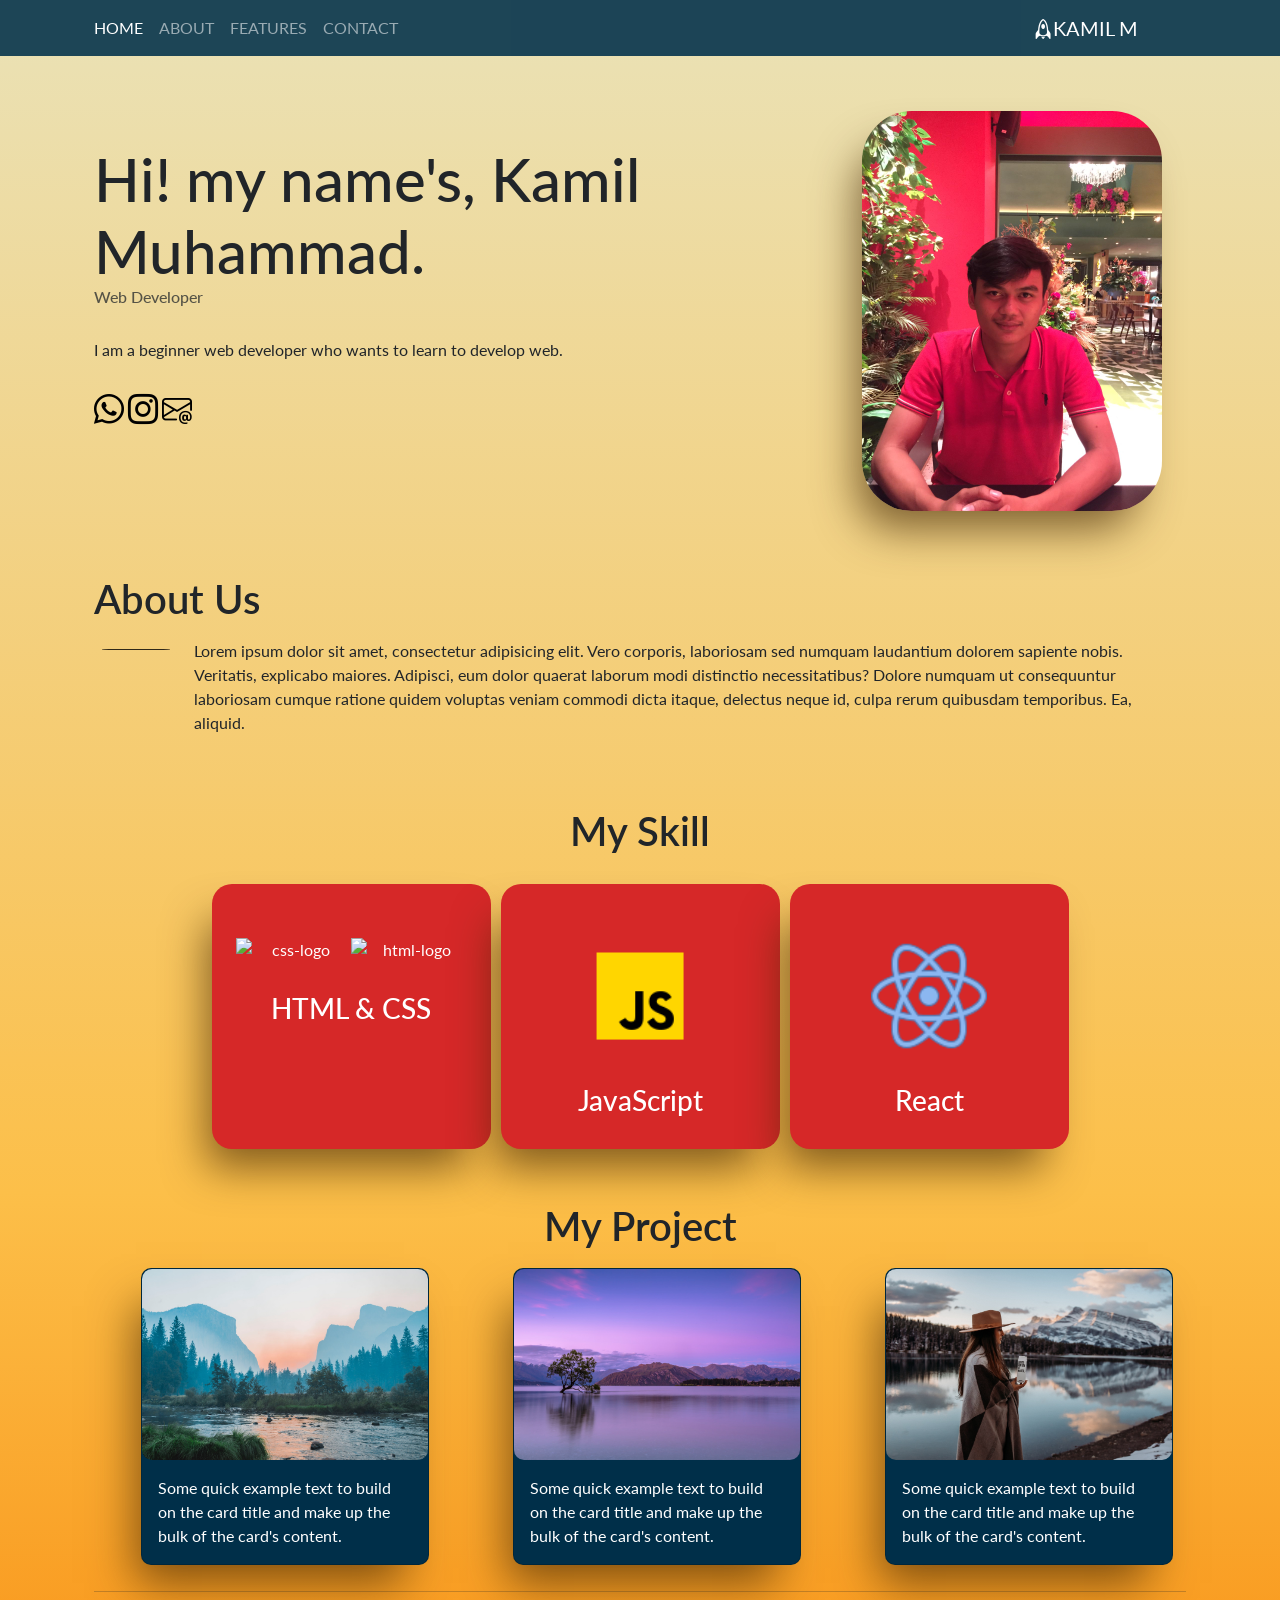
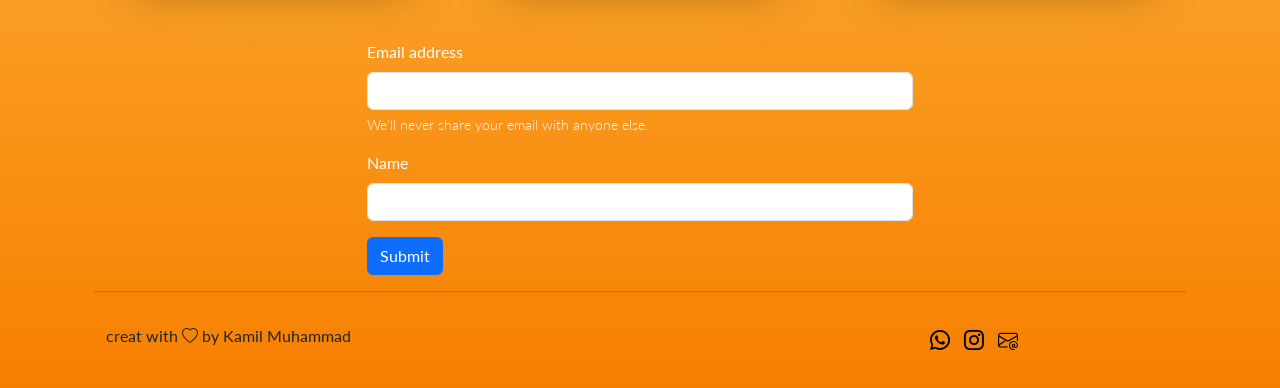
==== index.html @ f3cf3fbf "first commit" ====
<!DOCTYPE html>
<html lang="en">
    <head>
        <!-- Required meta tags -->
        <meta charset="utf-8" />
        <meta name="viewport" content="width=device-width, initial-scale=1" />

        <!-- Bootstrap CSS -->
        <link
            href="https://cdn.jsdelivr.net/npm/bootstrap@5.0.2/dist/css/bootstrap.min.css"
            rel="stylesheet"
            integrity="sha384-EVSTQN3/azprG1Anm3QDgpJLIm9Nao0Yz1ztcQTwFspd3yD65VohhpuuCOmLASjC"
            crossorigin="anonymous"
        />
        <!-- Bootsstrap icon -->
        <link
            rel="stylesheet"
            href="https://cdn.jsdelivr.net/npm/bootstrap-icons@1.10.3/font/bootstrap-icons.css"
        />
        <!-- MY CSS  -->
        <link rel="stylesheet" href="style.css" />
        <title>Kamil M | Portfolio</title>
    </head>
    <body>
        <!-- Navbar -->
        <nav class="navbar navbar-expand-lg navbar-dark fixed-top">
            <div class="container-xl ps-3 pe-4 order-sm-2">
                <button
                    class="navbar-toggler"
                    type="button"
                    data-bs-toggle="collapse"
                    data-bs-target="#navbarNav"
                    aria-controls="navbarNav"
                    aria-expanded="false"
                    aria-label="Toggle navigation"
                >
                    <span class="navbar-toggler-icon"></span>
                </button>
                <div class="collapse navbar-collapse" id="navbarNav">
                    <ul class="navbar-nav">
                        <li class="nav-item">
                            <a
                                class="nav-link active"
                                aria-current="page"
                                href="#main-hero"
                                >Home</a
                            >
                        </li>
                        <li class="nav-item">
                            <a class="nav-link" href="#about">About</a>
                        </li>
                        <li class="nav-item">
                            <a class="nav-link" href="#my-skill">features</a>
                        </li>
                        <li class="nav-item">
                            <a class="nav-link" href="#contact">Contact</a>
                        </li>
                    </ul>
                </div>
                <a class="navbar-brand me-5 order-sm-1" href="#">
                    <i class="bi bi-rocket"></i>Kamil M
                </a>
            </div>
        </nav>
        <div class="container-xl p-4">
            <!-- Hero Main -->
            <section id="main-hero" class="main-hero pt-3 mb-5">
                <div class="row justify-content-center">
                    <div class="col-sm-4 order-sm-2 text-center p-3">
                        <img
                            src="img/fotokamil.jpeg"
                            class="hero-img p-0"
                            alt="Hero-img"
                        />
                    </div>
                    <div class="col-sm-8 indeks-sm-1">
                        <h5 class="card-title pt-5 pb-0">
                            Hi! my name's, Kamil Muhammad.
                        </h5>
                        <h6 class="card-subtitle mb-4 text-muted">
                            Web Developer
                        </h6>
                        <p class="card-text pt-2 pb-2">I am a beginner web developer who wants to learn to develop web.</p>
                        <div>
                            <a href="https://api.whatsapp.com/send/?phone=0877216157974&text&type=phone_number&app_absent=0" class="card-link"
                                ><i class="bi bi-whatsapp"></i
                            ></a>
                            <a href="https://www.instagram.com/kamilmuhammad12/" class="card-link">
                                <i class="bi bi-instagram"></i
                            ></a>
                            <a href="mailto:kamil120201@gmail.com" class="card-link"
                                ><i class="bi bi-envelope-at"></i
                            ></a>
                        </div>
                    </div>
                </div>
            </section>
            <section id="about" class="mb-5">
                <h1>About Us</h1>
                <div class="row p-2">
                    <div class="col-sm-1 col-2"><hr /></div>
                    <div class="col-sm-11 col-10 pe-4">
                        <p>
                            Lorem ipsum dolor sit amet, consectetur adipisicing
                            elit. Vero corporis, laboriosam sed numquam
                            laudantium dolorem sapiente nobis. Veritatis,
                            explicabo maiores. Adipisci, eum dolor quaerat
                            laborum modi distinctio necessitatibus? Dolore
                            numquam ut consequuntur laboriosam cumque ratione
                            quidem voluptas veniam commodi dicta itaque,
                            delectus neque id, culpa rerum quibusdam temporibus.
                            Ea, aliquid.
                        </p>
                    </div>
                </div>
            </section>
            <!-- Skill -->
            <section id="my-skill">
                <h1 class="text-center mb-4 mt-5">My Skill</h1>
                <div class="row skill text-center justify-content-center">
                    <div class="col-sm-3 col-4 p-sm-4">
                        <img
                            src="img/src/css.png"
                            class="d-inline-block"
                            alt="css-logo"
                        /><img
                            src="img/src/html.png"
                            class="d-inline-block"
                            alt="html-logo"
                        />
                        <h3>HTML & CSS</h3>
                    </div>
                    <div class="col-sm-3 col-4 p-sm-4">
                        <img src="img/src/js.png" alt="js-logo" />
                        <h3>JavaScript</h3>
                    </div>
                    <div class="col-sm-3 col-4 p-sm-4">
                        <img src="img/src/reactjs.png" alt="react-logo" />
                        <h3>React</h3>
                    </div>
                </div>
            </section>
            <!-- PROJECT -->
            <section id="project">
                <h1 class="text-center mt-5">My Project</h1>
                <div class="row justify-content-around">
                    <div class="col-md-3">
                        <div class="card card-project" style="width: 18rem">
                            <img
                                src="img/project/1.jpg"
                                class="card-img-top"
                                alt="..."
                            />
                            <div class="card-body">
                                <p class="card-text">
                                    Some quick example text to build on the card
                                    title and make up the bulk of the card's
                                    content.
                                </p>
                            </div>
                        </div>
                    </div>
                    <div class="col-md-3">
                        <div class="card card-project" style="width: 18rem">
                            <img
                                src="img/project/2.jpg"
                                class="card-img-top"
                                alt="..."
                            />
                            <div class="card-body">
                                <p class="card-text">
                                    Some quick example text to build on the card
                                    title and make up the bulk of the card's
                                    content.
                                </p>
                            </div>
                        </div>
                    </div>
                    <div class="col-md-3">
                        <div class="card card-project" style="width: 18rem">
                            <img
                                src="img/project/3.jpg"
                                class="card-img-top"
                                alt="..."
                            />
                            <div class="card-body">
                                <p class="card-text">
                                    Some quick example text to build on the card
                                    title and make up the bulk of the card's
                                    content.
                                </p>
                            </div>
                        </div>
                    </div>
            </section>
            <hr>
            <!-- Contact -->
            <section id="contact" class=" w-50 m-auto">
                <form class="m-auto mt-5">
                    <div class="mb-3">
                    <label for="exampleInputEmail1" class="form-label">Email address</label>
                    <input type="email" class="form-control" id="exampleInputEmail1" aria-describedby="emailHelp">
                    <div id="emailHelp" class="form-text text-light fw-light">We'll never share your email with anyone else.</div>
                    </div>
                    <div class="mb-3">
                    <label for="exampleInputPassword1" class="form-label">Name</label>
                    <input type="text" class="form-control" id="exampleInputPassword1">
                    </div>
                    <button type="submit" class="btn btn-primary">Submit</button>
                </form>
            </section>
            <!-- Footer -->
            <footer">
            <hr>
            <div class="row justify-content-between pt-3 m-0">
                <div class="col-3">
                <p>creat with <i class="bi bi-heart"></i> by Kamil Muhammad</p>
                </div>
                <div class="col-3">
                        <a href="https://api.whatsapp.com/send/?phone=0877216157974&text&type=phone_number&app_absent=0" class="foot-link
                        "
                            ><i class="bi bi-whatsapp"></i
                        ></a>
                        <a href="https://www.instagram.com/kamilmuhammad12/" class="foot-link
                        ">
                            <i class="bi bi-instagram"></i
                        ></a>
                        <a href="mailto:kamil120201@gmail.com" class="foot-link
                        "
                            ><i class="bi bi-envelope-at"></i
                        ></a>
                </div>
            </div>                
            </footer>
        </div>
        <!-- Optional JavaScript; choose one of the two! -->

        <!-- Option 1: Bootstrap Bundle with Popper -->
        <script
            src="https://cdn.jsdelivr.net/npm/bootstrap@5.0.2/dist/js/bootstrap.bundle.min.js"
            integrity="sha384-MrcW6ZMFYlzcLA8Nl+NtUVF0sA7MsXsP1UyJoMp4YLEuNSfAP+JcXn/tWtIaxVXM"
            crossorigin="anonymous"
        ></script>

        <!-- Option 2: Separate Popper and Bootstrap JS -->
        <!--
    <script src="https://cdn.jsdelivr.net/npm/@popperjs/core@2.9.2/dist/umd/popper.min.js" integrity="sha384-IQsoLXl5PILFhosVNubq5LC7Qb9DXgDA9i+tQ8Zj3iwWAwPtgFTxbJ8NT4GN1R8p" crossorigin="anonymous"></script>
    <script src="https://cdn.jsdelivr.net/npm/bootstrap@5.0.2/dist/js/bootstrap.min.js" integrity="sha384-cVKIPhGWiC2Al4u+LWgxfKTRIcfu0JTxR+EQDz/bgldoEyl4H0zUF0QKbrJ0EcQF" crossorigin="anonymous"></script>
    --></body>
</html>
---- style.css ----
@import url("https://fonts.googleapis.com/css2?family=Lato:wght@300;400;700;900&display=swap");
* {
    font-family: "Lato", sans-serif;
}
h1 {
    font-weight: 600;
}
body {
    background: rgb(252, 191, 73);
    background: linear-gradient(
        180deg,
        rgba(234, 226, 183, 1) 0%,
        rgba(252, 191, 73, 1) 60%,
        rgba(247, 127, 0, 1) 100%
    );
}
nav {
    background-color: #002f49e0;
    text-transform: uppercase;
}
.main-hero {
    margin-top: 55px;
    padding-top: 10px;
}
.hero-img {
    width: 300px;
    border-radius: 50px;
    box-shadow: -15px 28px 43px -10px rgba(69, 41, 4, 0.67);
    -webkit-box-shadow: -15px 28px 43px -10px rgba(69, 41, 4, 0.67);
    -moz-box-shadow: -15px 28px 43px -10px rgba(69, 41, 4, 0.67);
}
.card-title {
    font-size: 60px;
}
.card-link {
    color: black;
    font-size: 30px;
}
#about hr {
    height: 5px;
    border-radius: 10%;
    margin-top: 10px;
    color: black;
    opacity: 0.8;
}
.skill div {
    background-color: #d62828;
    color: white;
    margin: 5px 5px;
    border-radius: 20px;
    box-shadow: -15px 28px 43px -10px rgba(69, 41, 4, 0.67);
    -webkit-box-shadow: -15px 28px 43px -10px rgba(69, 41, 4, 0.67);
    -moz-box-shadow: -15px 28px 43px -10px rgba(69, 41, 4, 0.67);
}
.skill img {
    width: 50%;
    margin: 30px 0;
}
.card-project {
    padding: 0;
    border-radius: 10px;
    margin: 10px auto;
    background-color: #002f49;
    color: white;
    box-shadow: -15px 28px 43px -10px rgba(69, 41, 4, 0.67);
    -webkit-box-shadow: -15px 28px 43px -10px rgba(69, 41, 4, 0.67);
    -moz-box-shadow: -15px 28px 43px -10px rgba(69, 41, 4, 0.67);
}
.card-project img {
    border-radius: 10px;
    padding: 0;
}
form {
    color: white;
}

.foot-link {
    font-size: 20px;
    margin: 10px 5px;
    color: black;
}
@media (min-width: 576px) {
}
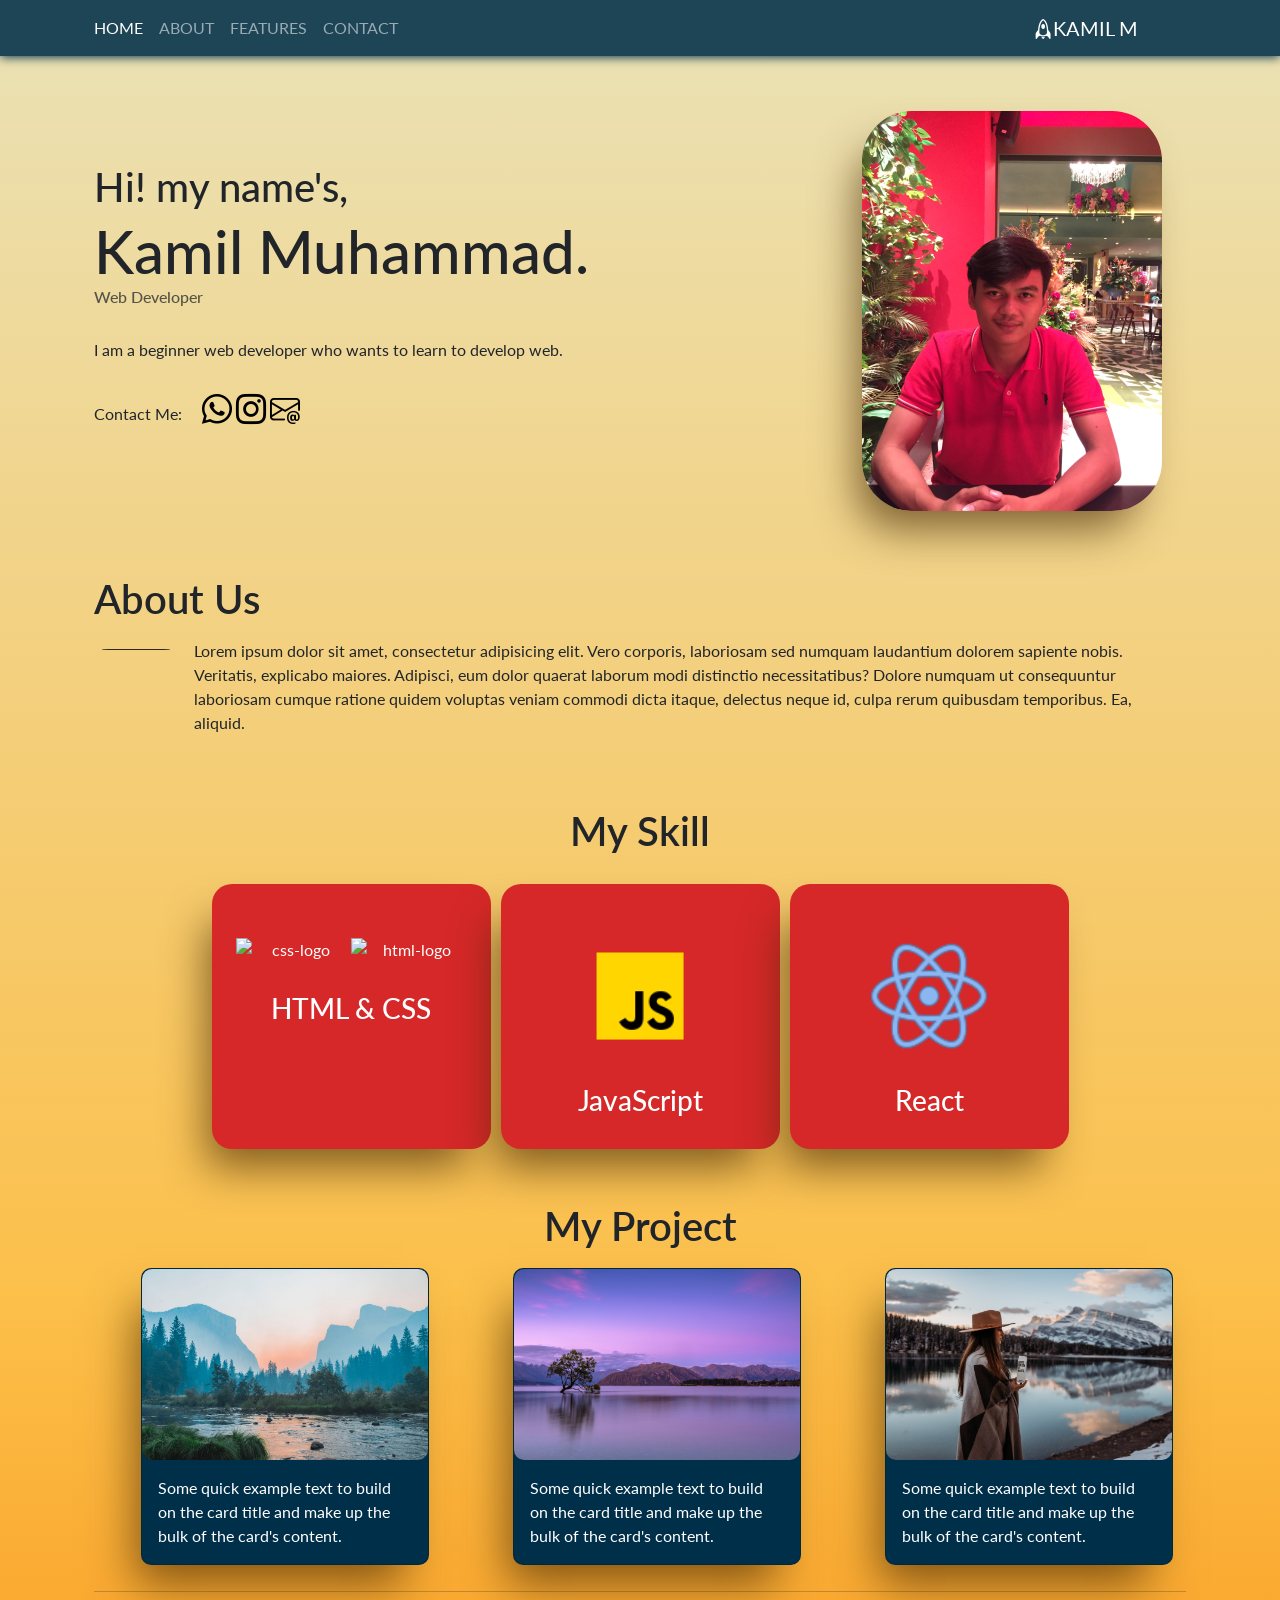
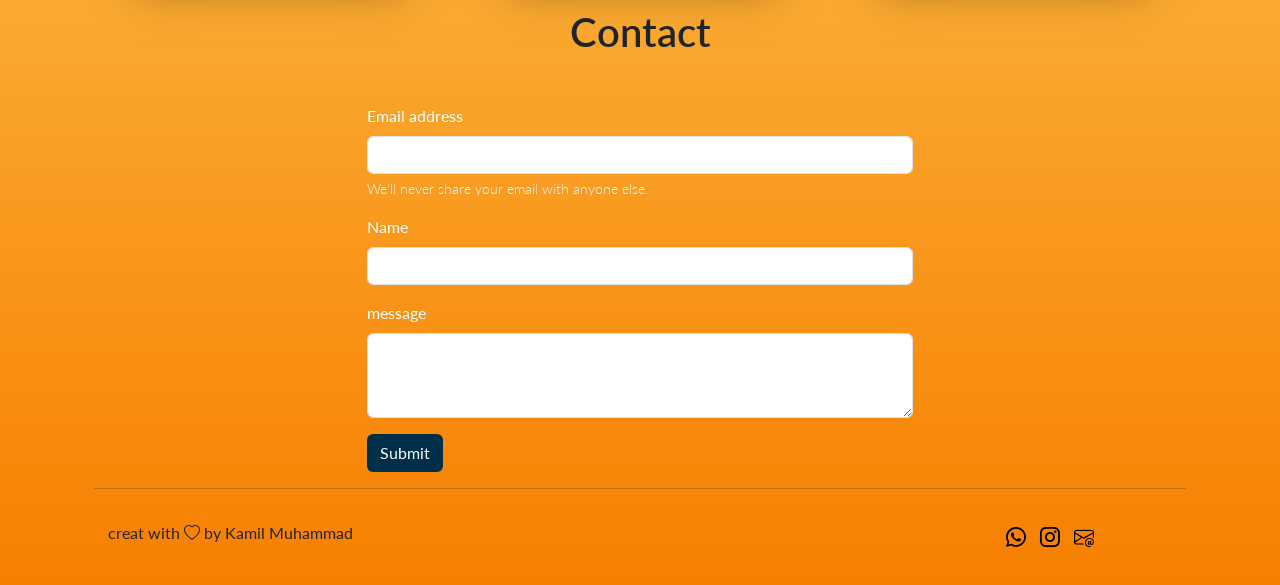
==== commit 8cfd6d12: "Menambahkan fitur form" ====
--- a/index.html
+++ b/index.html
@@ -75,15 +75,16 @@
                     </div>
                     <div class="col-sm-8 indeks-sm-1">
                         <h5 class="card-title pt-5 pb-0">
-                            Hi! my name's, Kamil Muhammad.
+                            <span class="fs-1">Hi! my name's,</span><br> Kamil Muhammad.
                         </h5>
                         <h6 class="card-subtitle mb-4 text-muted">
                             Web Developer
                         </h6>
                         <p class="card-text pt-2 pb-2">I am a beginner web developer who wants to learn to develop web.</p>
                         <div>
+                            <span>Contact Me:</span>
                             <a href="https://api.whatsapp.com/send/?phone=0877216157974&text&type=phone_number&app_absent=0" class="card-link"
-                                ><i class="bi bi-whatsapp"></i
+                                ><i class="ms-3 bi bi-whatsapp"></i
                             ></a>
                             <a href="https://www.instagram.com/kamilmuhammad12/" class="card-link">
                                 <i class="bi bi-instagram"></i
@@ -196,27 +197,67 @@
             <hr>
             <!-- Contact -->
             <section id="contact" class=" w-50 m-auto">
-                <form class="m-auto mt-5">
+                <h1 class="text-center mb-5">Contact</h1>
+                <div class="alert alert-success alert-dismissible fade show d-none" role="alert">
+                    <strong>Terimakasih!</strong> your message has been sent successfully.
+                    <button type="button" class="btn-close" data-bs-dismiss="alert" aria-label="Close"></button>
+                  </div>
+                <div class="alert alert-danger alert-dismissible fade show d-none" role="alert">
+                    <strong>Warning!</strong> your message has not been sent successfully.
+                    <button type="button" class="btn-close" data-bs-dismiss="alert" aria-label="Close"></button>
+                  </div>
+                <form class="m-auto" name="contact-form">
                     <div class="mb-3">
                     <label for="exampleInputEmail1" class="form-label">Email address</label>
-                    <input type="email" class="form-control" id="exampleInputEmail1" aria-describedby="emailHelp">
+                    <input type="email" class="form-control" name="email" id="inputEmail1" aria-describedby="emailHelp">
                     <div id="emailHelp" class="form-text text-light fw-light">We'll never share your email with anyone else.</div>
                     </div>
                     <div class="mb-3">
-                    <label for="exampleInputPassword1" class="form-label">Name</label>
-                    <input type="text" class="form-control" id="exampleInputPassword1">
-                    </div>
-                    <button type="submit" class="btn btn-primary">Submit</button>
+                    <label for="exampleInputPassword1" " class="form-label">Name</label>
+                    <input type="text" class="form-control" name="nama" id="inputName">
+                    </div>
+                    <div class="mb-3">
+                    <label for="exampleInputPassword1"  class="form-label">message</label>
+                    <textarea type="text-area" class="form-control" name="pesan" id="inputMessage"></textarea>
+                    </div>
+                    <button type="submit" class="btn btn-kirim">Submit</button>
+                    <button class="btn d-none btn-loading" type="button" disabled>
+                        <span class="spinner-border spinner-border-sm" role="status" aria-hidden="true"></span>
+                        Loading...
+                      </button>
                 </form>
+                <script>
+                    const scriptURL = 'https://script.google.com/macros/s/AKfycbw1-1r4eH-Gx9JpNSt416Q6mc6F72qNpYtkSlaeZJnSlZ0HlH5i4k5nONVklENPceZpNw/exec'
+                    const form = document.forms['contact-form']
+                    const alertSuccess = document.querySelector('.alert-success')
+                    const alertDanger = document.querySelector('.alert-danger')
+                    const btnLoading = document.querySelector('.btn-loading')
+                    const btnKirim = document.querySelector('.btn-kirim')
+                    form.addEventListener('submit', e => {
+                    e.preventDefault()
+                    btnKirim.classList.toggle("d-none")
+                    btnLoading.classList.toggle("d-none")
+                    fetch(scriptURL, { method: 'POST', body: new FormData(form)})
+                        .then(response => {
+                            btnKirim.classList.toggle("d-none")
+                            btnLoading.classList.toggle("d-none")
+                            form.reset();
+                            alertSuccess.classList.remove("d-none")
+                        })
+                        .catch(error => {
+                            alertDanger.classList.remove("d-none")
+                        })
+                    })
+                </script>
             </section>
             <!-- Footer -->
             <footer">
             <hr>
-            <div class="row justify-content-between pt-3 m-0">
-                <div class="col-3">
+            <div class="row justify-content-between  text-center pt-3 m-0">
+                <div class="col-md-3 ">
                 <p>creat with <i class="bi bi-heart"></i> by Kamil Muhammad</p>
                 </div>
-                <div class="col-3">
+                <div class="col-md-3">
                         <a href="https://api.whatsapp.com/send/?phone=0877216157974&text&type=phone_number&app_absent=0" class="foot-link
                         "
                             ><i class="bi bi-whatsapp"></i
--- a/style.css
+++ b/style.css
@@ -17,6 +17,7 @@
 nav {
     background-color: #002f49e0;
     text-transform: uppercase;
+    box-shadow: 0px 1px 10px #002f49;
 }
 .main-hero {
     margin-top: 55px;
@@ -73,11 +74,22 @@
 form {
     color: white;
 }
-
 .foot-link {
     font-size: 20px;
     margin: 10px 5px;
     color: black;
 }
+textarea {
+    height: 85px;
+}
+.btn {
+    background-color: #002f49;
+    color: white;
+}
+.btn:hover {
+    background-color: #006196;
+    color: white;
+    box-shadow: 5px 5px 20px #aeaeae;
+}
 @media (min-width: 576px) {
 }
